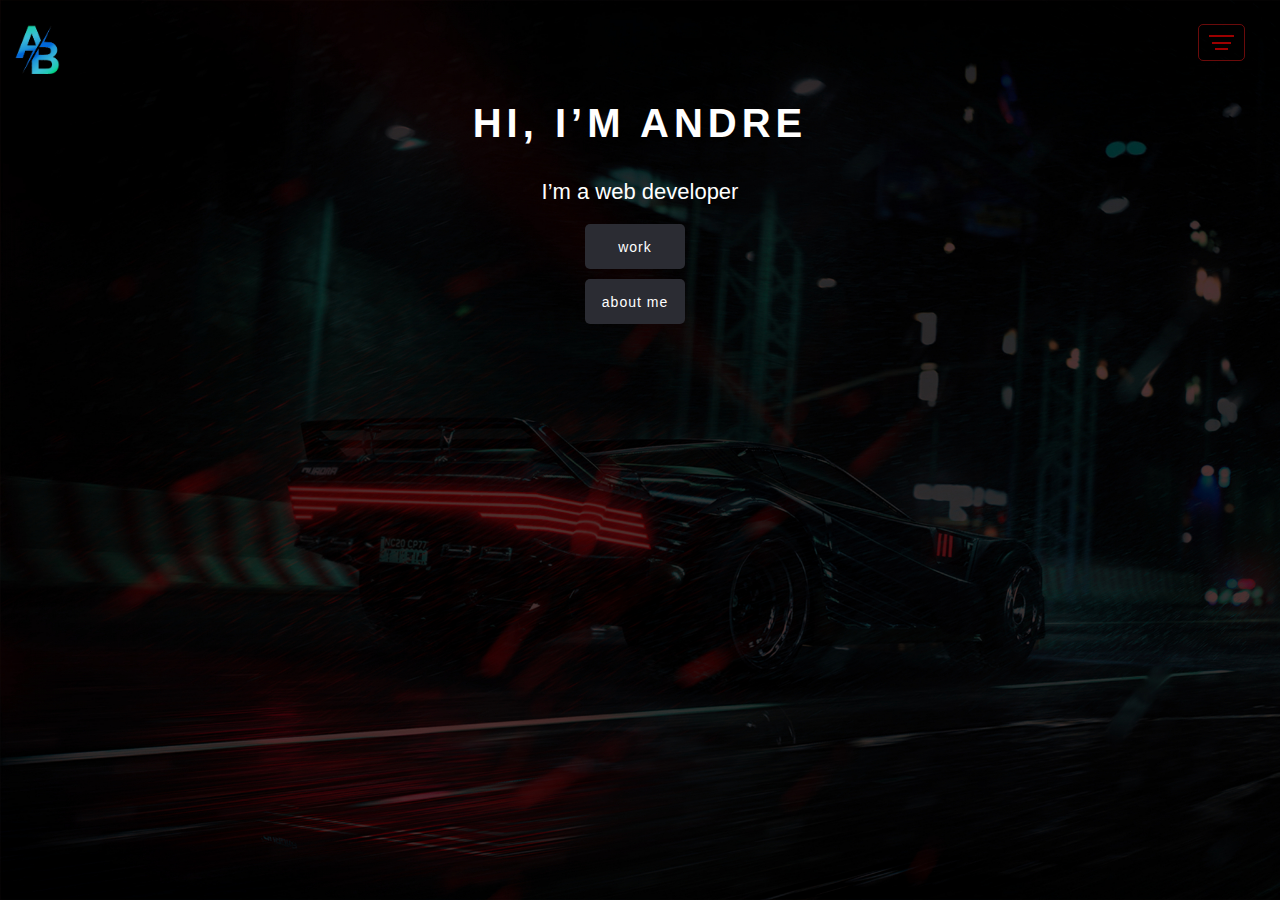
==== index.html @ 4559bed4 "Add files via upload" ====
<!DOCTYPE html>
<html>

<head>
  <meta charset="utf-8">
  <title>Andre | Portfolio</title>
  <link rel="stylesheet" href="styles/global.css" />
  <link rel="icon" type="image/png" href="resources/abl.png">
</head>

<body>
  <header>
    <a href="index.html" id="home-button">
      <img src="resources/abl.png" alt="Home">
    </a>

    <div class="navbar">
      <div class="burger" onclick="toggleMenu()">
        <div id="line1"></div>
        <div id="line2"></div>
        <div id="line3"></div>
        <div id="cross"></div>
      </div>
      <div class="links" id="links">
        <a href="index.html">Home</a>
        <a href="work.html">Work</a>
        <a href="about.html">About</a>
        <a href="contact.html">Contact</a>
      </div>
    </div>

  </header>
  <main id="main">
    <section>
      <h2>Hi, I’m Andre</h2>
      <p style="text-align: center;">I’m a web developer</p>
      <div class="button-container">
        <a href="work.html"><button class="button">work</button></a>
        <a href="about.html"><button class="button">about me</button></a>
      </div>
    </section>
  </main>
  <script src="javascript/burger.js"></script>
</body>

</html>
---- styles/global.css ----
body {
    background-image: url("../resources/bgcp-scaled.jpg");
    background-position: left top;
    background-size: cover;
    background-repeat: no-repeat;
    background-attachment: fixed;
    color: white;
    line-height: 35px;
    font-family: Arial, Helvetica, sans-serif;
    margin: 0;
}

/*@media only screen and (max-width: 600px) {
    main {
        margin-top: 10%;
        margin-left: 5%;
        margin-right: 5%;
        z-index: 0;
    }
}

@media only screen and (min-width: 600px) {
    main {
        margin-top: 5%;
        margin-left: 10%;
        margin-right: 10%;
        z-index: 0;
    }
}

@media only screen and (min-width: 768px) {
    main {
        margin-top: 5%;
        margin-left: 15%;
        margin-right: 15%;
        z-index: 0;
    }
}

@media only screen and (min-width: 992px) {
    main {
        margin-top: 2.5%;
        margin-left: 20%;
        margin-right: 20%;
        z-index: 0;
    }
}

@media only screen and (min-width: 1200px) {
    main {
        margin-top: 2.5%;
        margin-left: 25%;
        margin-right: 25%;
        z-index: 0;
    }
} */

@media only screen and (max-width: 600px) {
    main {
        margin-top: 10%;
        margin-left: 5%;
        margin-right: 5%;
        z-index: 0;
    }

    p {
        font-size: 16px;
    }

    h2 {
        font-size: 28px;
    }

    h3 {
        font-size: 22px;
    }
}

/* Small devices (portrait tablets and large phones, 600px and up) */
@media only screen and (min-width: 600px) {
    main {
        margin-top: 5%;
        margin-left: 10%;
        margin-right: 10%;
        z-index: 0;
    }

    p {
        font-size: 16px;
    }

    h2 {
        font-size: 28px;
    }

    h3 {
        font-size: 22px;
    }
}

/* Medium devices (landscape tablets, 768px and up) */
@media only screen and (min-width: 768px) {
    main {
        margin-top: 5%;
        margin-left: 15%;
        margin-right: 15%;
        z-index: 0;
    }

    p {
        font-size: 18px;
    }

    h2 {
        font-size: 32px;
    }

    h3 {
        font-size: 26px;
    }
}

/* Large devices (laptops/desktops, 992px and up) */
@media only screen and (min-width: 992px) {
    main {
        margin-top: 2.5%;
        margin-left: 20%;
        margin-right: 20%;
        z-index: 0;
    }

    p {
        font-size: 20px;
    }

    h2 {
        font-size: 36px;
    }

    h3 {
        font-size: 28px;
    }
}

/* Extra large devices (large laptops and desktops, 1200px and up) */
@media only screen and (min-width: 1200px) {
    main {
        margin-top: 2.5%;
        margin-left: 25%;
        margin-right: 25%;
        z-index: 0;
    }

    p {
        font-size: 22px;
    }

    h2 {
        font-size: 40px;
    }

    h3 {
        font-size: 32px;
    }
}

h2 {
    text-align: center;
    text-transform: uppercase;
    font-weight: 900;
    letter-spacing: 5px;
}

h3 {
    text-align: left;
    text-transform: uppercase;
    font-weight: 900;
    letter-spacing: 5px;
}

p {
    text-align: left;
}

.button-container {
    display: flex;
    justify-content: center;
    align-items: center;
    flex-direction: column;
    height: 50px;
    margin: 40px;
    gap: 10px;
}

.button {
    width: 100px;
    height: 45px;
    color: white;
    cursor: pointer;
    background-color: rgb(43, 44, 51);
    border: none;
    border-radius: 5px;
    font-weight: 500;
    font-size: 14px;
    letter-spacing: 1px;
    padding: 0 10px 0 10px;
    margin-right: 10px;
}

.button:hover {
    color: rgb(0, 183, 255);
    background-color: rgb(27, 27, 27);
}

a {
    color: rgba(255, 0, 0, 0.616);
}

a:hover {
    color: red;
}

header {
    width: 100%;
    margin-top: 1%;
}


/* HEADER */
.navbar {
    display: flex;
    justify-content: flex-end;
    align-items: center;
    height: 60px;
    padding-right: 20px;
}

.burger {
    display: flex;
    flex-direction: column;
    justify-content: space-between;
    align-items: center;
    width: 25px;
    height: 15px;
    cursor: pointer;
    margin-right: 1.2%;
    border: 1.5px solid rgba(182, 18, 18, 0.586);
    border-radius: 5px;
    padding: 10px;
}

.burger:hover {
    border-color: red;
}

#line1 {
    width: 100%;
    height: 2px;
    background-color: rgba(255, 0, 0, 0.616);
}

#line2 {
    width: 75%;
    height: 2px;
    background-color: rgba(255, 0, 0, 0.616);
}

#line3 {
    width: 50%;
    height: 2px;
    background-color: rgba(255, 0, 0, 0.616);
}

#cross {
    width: 25px;
    height: 25px;
    position: relative;
    display: none;
}

#cross::before,
#cross::after {
    content: "";
    position: absolute;
    width: 100%;
    height: 1px;
    background-color: rgb(255, 0, 0);
    top: calc(50% - 1px);
    left: 0;
}

#cross::before {
    transform: rotate(45deg);
}

#cross::after {
    transform: rotate(-45deg);
}

.links {
    display: none;
}

#links.active {
    z-index: 1;
    display: flex;
    flex-direction: column;
    position: absolute;
    top: 60px;
    background-color: rgba(252, 10, 10, 0.01);
    width: 100%;
}

#links a {
    margin-bottom: 20px;
    text-decoration: none;
    text-align: center;
    border-bottom: 1px solid transparent;
    transition: border-bottom 0.5s ease;
}

#links a:hover {
    border-bottom: 1px solid red;
}

#home-button {
    display: inline-block;
    position: absolute;
    left: 10px;
    top: 55px;
    transform: translateY(-50%);
}

#home-button img {
    height: 50px;
    width: auto;
    opacity: 85%;
}

#home-button img:hover {
    opacity: 100%;
}

.coverImage {
    cursor: pointer;
    width: 100%;
}

.coverImage:hover {
    cursor: pointer;
}

.workSection {
    text-align: center;
    display: none;
}
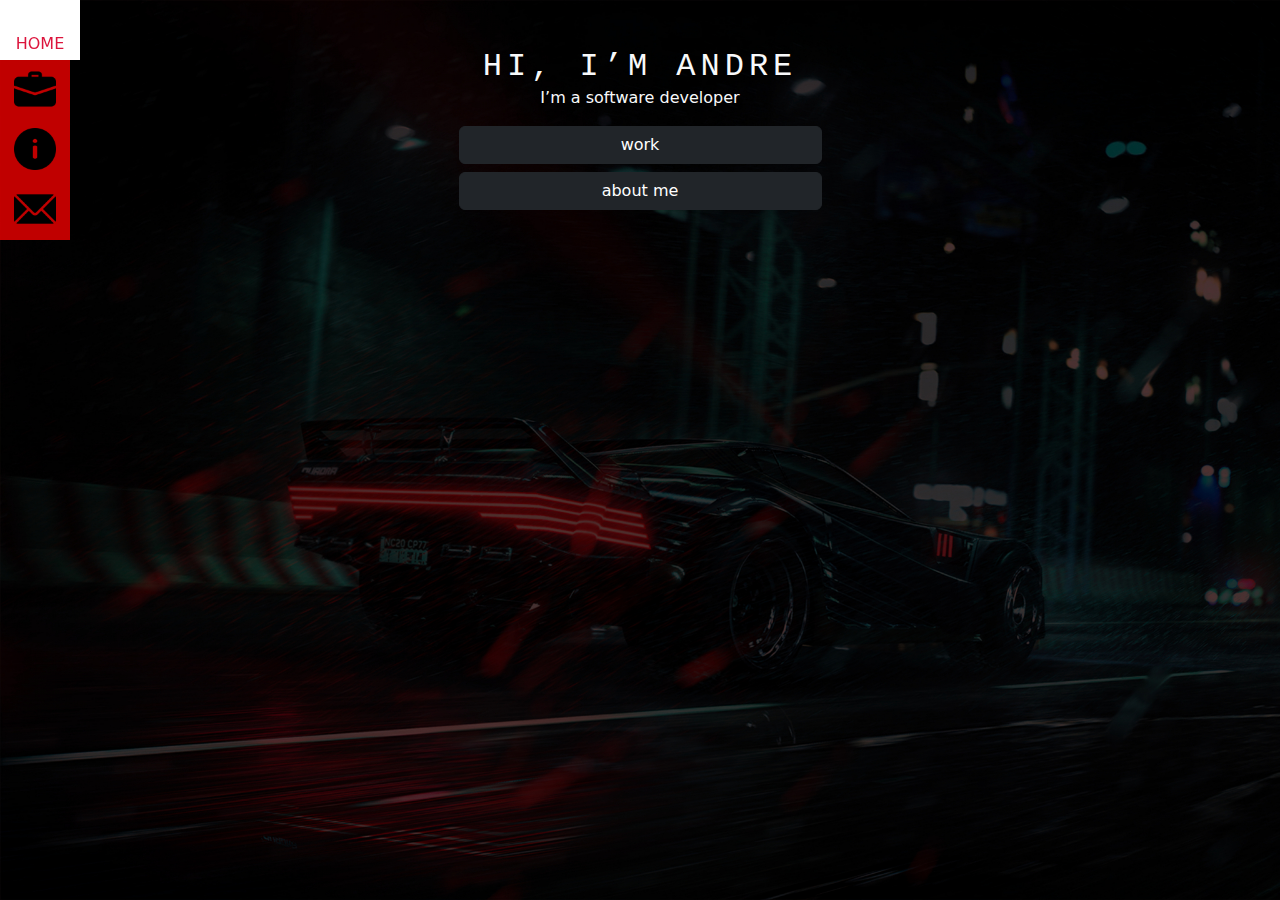
==== commit 6633cf8b: "Add files via upload" ====
--- a/index.html
+++ b/index.html
@@ -3,44 +3,64 @@
 
 <head>
   <meta charset="utf-8">
+  <meta name="viewport" content="width=device-width, initial-scale=1">
   <title>Andre | Portfolio</title>
   <link rel="stylesheet" href="styles/global.css" />
+  <link rel="stylesheet" href="styles/bootstrap/bootstrap.css" />
+  <link rel="stylesheet" href="styles/nav.css" />
   <link rel="icon" type="image/png" href="resources/abl.png">
+  <script src="javascript/bootstrap/jquery.js"></script>
+  <script src="javascript/bootstrap/bootstrap.bundle.js"></script>
 </head>
 
 <body>
   <header>
-    <a href="index.html" id="home-button">
-      <img src="resources/abl.png" alt="Home">
-    </a>
-
-    <div class="navbar">
-      <div class="burger" onclick="toggleMenu()">
-        <div id="line1"></div>
-        <div id="line2"></div>
-        <div id="line3"></div>
-        <div id="cross"></div>
-      </div>
-      <div class="links" id="links">
-        <a href="index.html">Home</a>
-        <a href="work.html">Work</a>
-        <a href="about.html">About</a>
-        <a href="contact.html">Contact</a>
-      </div>
-    </div>
-
+    <nav>
+      <ul>
+        <a href="index.html">
+          <li class="active-page">
+            <!-- https://www.flaticon.com/free-icon/home_25694?term=home&page=1&position=2&origin=search&related_id=25694 -->
+            <img src="resources/home.png" alt="Home icon" width="65%">
+            </div>
+          </li>
+        </a>
+        <a href="work.html">
+          <li>
+            <!-- https://www.flaticon.com/free-icon/suitcase_2910791?term=work&page=1&position=3&origin=tag&related_id=2910791 -->
+            <img src="resources/suitcase.png" alt="Work icon" width="60%">
+          </li>
+        </a>
+        <a href="about.html">
+          <li>
+            <!-- https://www.flaticon.com/free-icon/info_471713?term=info&page=1&position=9&origin=search&related_id=471713 -->
+            <img src="resources/info.png" alt="Info icon" width="60%">
+          </li>
+        </a>
+        <a href="contact.html">
+          <li>
+            <!-- https://www.flaticon.com/free-icon/email_542689?term=mail&page=1&position=2&origin=search&related_id=542689 -->
+            <img src="resources/email.png" alt="Email icon" width="60%">
+          </li>
+        </a>
+      </ul>
+    </nav>
   </header>
-  <main id="main">
+  <div id="container">
+    <div id="blob"></div>
+  </div>
+  <main>
     <section>
       <h2>Hi, I’m Andre</h2>
-      <p style="text-align: center;">I’m a web developer</p>
-      <div class="button-container">
-        <a href="work.html"><button class="button">work</button></a>
-        <a href="about.html"><button class="button">about me</button></a>
+      <p>I’m a software developer</p>
+      <div class="d-grid gap-2 col-6 mx-auto">
+        <a href="work.html" class="btn btn-dark" role="button">work</a>
+        <a href="about.html" class="btn btn-dark" role="button">about me</a>
       </div>
     </section>
   </main>
-  <script src="javascript/burger.js"></script>
 </body>
+<script src="javascript/effect.js"></script>
+<script src="javascript/classes.js"></script>
+<script src="javascript/blob.js"></script>
 
 </html>--- a/styles/global.css
+++ b/styles/global.css
@@ -1,344 +1,35 @@
+html {
+    height: 100%;
+    scrollbar-width: thin;
+    scrollbar-color: #555555 #000000;
+}
+
 body {
     background-image: url("../resources/bgcp-scaled.jpg");
-    background-position: left top;
     background-size: cover;
-    background-repeat: no-repeat;
-    background-attachment: fixed;
-    color: white;
-    line-height: 35px;
+    color: rgb(255, 255, 255);
     font-family: Arial, Helvetica, sans-serif;
     margin: 0;
 }
 
-/*@media only screen and (max-width: 600px) {
-    main {
-        margin-top: 10%;
-        margin-left: 5%;
-        margin-right: 5%;
-        z-index: 0;
+@media (min-width: 767px) {
+    .container-md {
+        max-width: 600px !important;
     }
 }
 
-@media only screen and (min-width: 600px) {
-    main {
-        margin-top: 5%;
-        margin-left: 10%;
-        margin-right: 10%;
-        z-index: 0;
+@media (min-width: 900px) {
+    .container-md {
+        max-width: 750px !important;
     }
 }
 
-@media only screen and (min-width: 768px) {
-    main {
-        margin-top: 5%;
-        margin-left: 15%;
-        margin-right: 15%;
-        z-index: 0;
-    }
-}
-
-@media only screen and (min-width: 992px) {
-    main {
-        margin-top: 2.5%;
-        margin-left: 20%;
-        margin-right: 20%;
-        z-index: 0;
-    }
-}
-
-@media only screen and (min-width: 1200px) {
-    main {
-        margin-top: 2.5%;
-        margin-left: 25%;
-        margin-right: 25%;
-        z-index: 0;
-    }
-} */
-
-@media only screen and (max-width: 600px) {
-    main {
-        margin-top: 10%;
-        margin-left: 5%;
-        margin-right: 5%;
-        z-index: 0;
-    }
-
-    p {
-        font-size: 16px;
-    }
-
-    h2 {
-        font-size: 28px;
-    }
-
-    h3 {
-        font-size: 22px;
-    }
-}
-
-/* Small devices (portrait tablets and large phones, 600px and up) */
-@media only screen and (min-width: 600px) {
-    main {
-        margin-top: 5%;
-        margin-left: 10%;
-        margin-right: 10%;
-        z-index: 0;
-    }
-
-    p {
-        font-size: 16px;
-    }
-
-    h2 {
-        font-size: 28px;
-    }
-
-    h3 {
-        font-size: 22px;
-    }
-}
-
-/* Medium devices (landscape tablets, 768px and up) */
-@media only screen and (min-width: 768px) {
-    main {
-        margin-top: 5%;
-        margin-left: 15%;
-        margin-right: 15%;
-        z-index: 0;
-    }
-
-    p {
-        font-size: 18px;
-    }
-
-    h2 {
-        font-size: 32px;
-    }
-
-    h3 {
-        font-size: 26px;
-    }
-}
-
-/* Large devices (laptops/desktops, 992px and up) */
-@media only screen and (min-width: 992px) {
-    main {
-        margin-top: 2.5%;
-        margin-left: 20%;
-        margin-right: 20%;
-        z-index: 0;
-    }
-
-    p {
-        font-size: 20px;
-    }
-
-    h2 {
-        font-size: 36px;
-    }
-
-    h3 {
-        font-size: 28px;
-    }
-}
-
-/* Extra large devices (large laptops and desktops, 1200px and up) */
-@media only screen and (min-width: 1200px) {
-    main {
-        margin-top: 2.5%;
-        margin-left: 25%;
-        margin-right: 25%;
-        z-index: 0;
-    }
-
-    p {
-        font-size: 22px;
-    }
-
-    h2 {
-        font-size: 40px;
-    }
-
-    h3 {
-        font-size: 32px;
-    }
-}
-
-h2 {
+h2,
+h3 {
     text-align: center;
     text-transform: uppercase;
     font-weight: 900;
     letter-spacing: 5px;
-}
-
-h3 {
-    text-align: left;
-    text-transform: uppercase;
-    font-weight: 900;
-    letter-spacing: 5px;
-}
-
-p {
-    text-align: left;
-}
-
-.button-container {
-    display: flex;
-    justify-content: center;
-    align-items: center;
-    flex-direction: column;
-    height: 50px;
-    margin: 40px;
-    gap: 10px;
-}
-
-.button {
-    width: 100px;
-    height: 45px;
-    color: white;
-    cursor: pointer;
-    background-color: rgb(43, 44, 51);
-    border: none;
-    border-radius: 5px;
-    font-weight: 500;
-    font-size: 14px;
-    letter-spacing: 1px;
-    padding: 0 10px 0 10px;
-    margin-right: 10px;
-}
-
-.button:hover {
-    color: rgb(0, 183, 255);
-    background-color: rgb(27, 27, 27);
-}
-
-a {
-    color: rgba(255, 0, 0, 0.616);
-}
-
-a:hover {
-    color: red;
-}
-
-header {
-    width: 100%;
-    margin-top: 1%;
-}
-
-
-/* HEADER */
-.navbar {
-    display: flex;
-    justify-content: flex-end;
-    align-items: center;
-    height: 60px;
-    padding-right: 20px;
-}
-
-.burger {
-    display: flex;
-    flex-direction: column;
-    justify-content: space-between;
-    align-items: center;
-    width: 25px;
-    height: 15px;
-    cursor: pointer;
-    margin-right: 1.2%;
-    border: 1.5px solid rgba(182, 18, 18, 0.586);
-    border-radius: 5px;
-    padding: 10px;
-}
-
-.burger:hover {
-    border-color: red;
-}
-
-#line1 {
-    width: 100%;
-    height: 2px;
-    background-color: rgba(255, 0, 0, 0.616);
-}
-
-#line2 {
-    width: 75%;
-    height: 2px;
-    background-color: rgba(255, 0, 0, 0.616);
-}
-
-#line3 {
-    width: 50%;
-    height: 2px;
-    background-color: rgba(255, 0, 0, 0.616);
-}
-
-#cross {
-    width: 25px;
-    height: 25px;
-    position: relative;
-    display: none;
-}
-
-#cross::before,
-#cross::after {
-    content: "";
-    position: absolute;
-    width: 100%;
-    height: 1px;
-    background-color: rgb(255, 0, 0);
-    top: calc(50% - 1px);
-    left: 0;
-}
-
-#cross::before {
-    transform: rotate(45deg);
-}
-
-#cross::after {
-    transform: rotate(-45deg);
-}
-
-.links {
-    display: none;
-}
-
-#links.active {
-    z-index: 1;
-    display: flex;
-    flex-direction: column;
-    position: absolute;
-    top: 60px;
-    background-color: rgba(252, 10, 10, 0.01);
-    width: 100%;
-}
-
-#links a {
-    margin-bottom: 20px;
-    text-decoration: none;
-    text-align: center;
-    border-bottom: 1px solid transparent;
-    transition: border-bottom 0.5s ease;
-}
-
-#links a:hover {
-    border-bottom: 1px solid red;
-}
-
-#home-button {
-    display: inline-block;
-    position: absolute;
-    left: 10px;
-    top: 55px;
-    transform: translateY(-50%);
-}
-
-#home-button img {
-    height: 50px;
-    width: auto;
-    opacity: 85%;
-}
-
-#home-button img:hover {
-    opacity: 100%;
 }
 
 .coverImage {
@@ -353,4 +44,28 @@
 .workSection {
     text-align: center;
     display: none;
+}
+
+#blob {
+    display: none;
+    background-color: rgba(255, 0, 0, 0.405);
+    height: 200px;
+    aspect-ratio: 1;
+    position: absolute;
+    left: 50%;
+    top: 50%;
+    translate: -50% -50%;
+    border-radius: 50%;
+    z-index: -1;
+    animation: rotate 20s infinite;
+    filter: blur(200px);
+}
+
+#container {
+    position: absolute;
+    overflow: hidden;
+    width: 100%;
+    height: 100%;
+    z-index: -1;
+    top:0;
 }--- a/styles/nav.css
+++ b/styles/nav.css
@@ -0,0 +1,117 @@
+@media (max-width: 767px) {
+    nav ul {
+        display: flex;
+        flex-direction: row;
+        justify-content: center;
+    }
+
+    nav ul li {
+        width: auto;
+        text-align: center;
+    }
+
+    .active-page {
+        border-bottom: 3px solid rgb(0, 204, 255);
+    }
+}
+
+@media (min-width: 768px) and (hover: hover) {
+    nav ul {
+        display: flex;
+        flex-direction: column;
+    }
+
+    nav ul li {
+        width: 100%;
+        text-align: center;
+    }
+
+    .active-page {
+        border-right: 2px solid rgb(0, 204, 255);
+    }
+
+    nav ul li {
+        transition: all .4s ease-out;
+    }
+
+    nav ul li:after {
+        position: absolute;
+        background: white;
+        color: crimson;
+        top: 0;
+        left: 70px;
+        width: 80px;
+        height: 100%;
+        opacity: .5;
+        transform: perspective(400px) rotateY(90deg);
+        transform-origin: 0 100%;
+        transition: all .4s ease-out;
+    }
+
+    nav ul a:nth-child(1) li:after {
+        content: "Home";
+        line-height: 88px;
+    }
+
+    nav ul a:nth-child(2) li:after {
+        content: "Work";
+        line-height: 88px;
+    }
+
+    nav ul a:nth-child(3) li:after {
+        content: "About";
+        line-height: 85px;
+    }
+
+    nav ul a:nth-child(4) li:after {
+        content: "Contact";
+        line-height: 70px;
+    }
+
+    nav ul li:hover {
+        transform: translateX(-70px);
+    }
+
+    nav ul li:hover:after {
+        opacity: 1;
+        transform: perspective(400px) rotateY(0deg) scale(1);
+    }
+}
+
+nav ul img {
+    position: relative;
+    top: 7.5px;
+}
+
+nav {
+    position: absolute;
+    left: 0 !important;
+    top: 0 !important;
+    background: transparent;
+}
+
+nav ul {
+    text-align: center;
+    list-style: none;
+    padding: 0 !important;
+    margin-bottom: 0 !important;
+}
+
+nav ul li>div {
+    display: inline-block;
+    margin-top: 10px;
+    background: transparent;
+}
+
+nav ul li div {
+    position: relative;
+}
+
+nav ul li {
+    position: relative;
+    width: 70px;
+    height: 60px;
+    cursor: pointer;
+    background: rgba(255, 0, 0, 0.752);
+    text-transform: uppercase;
+}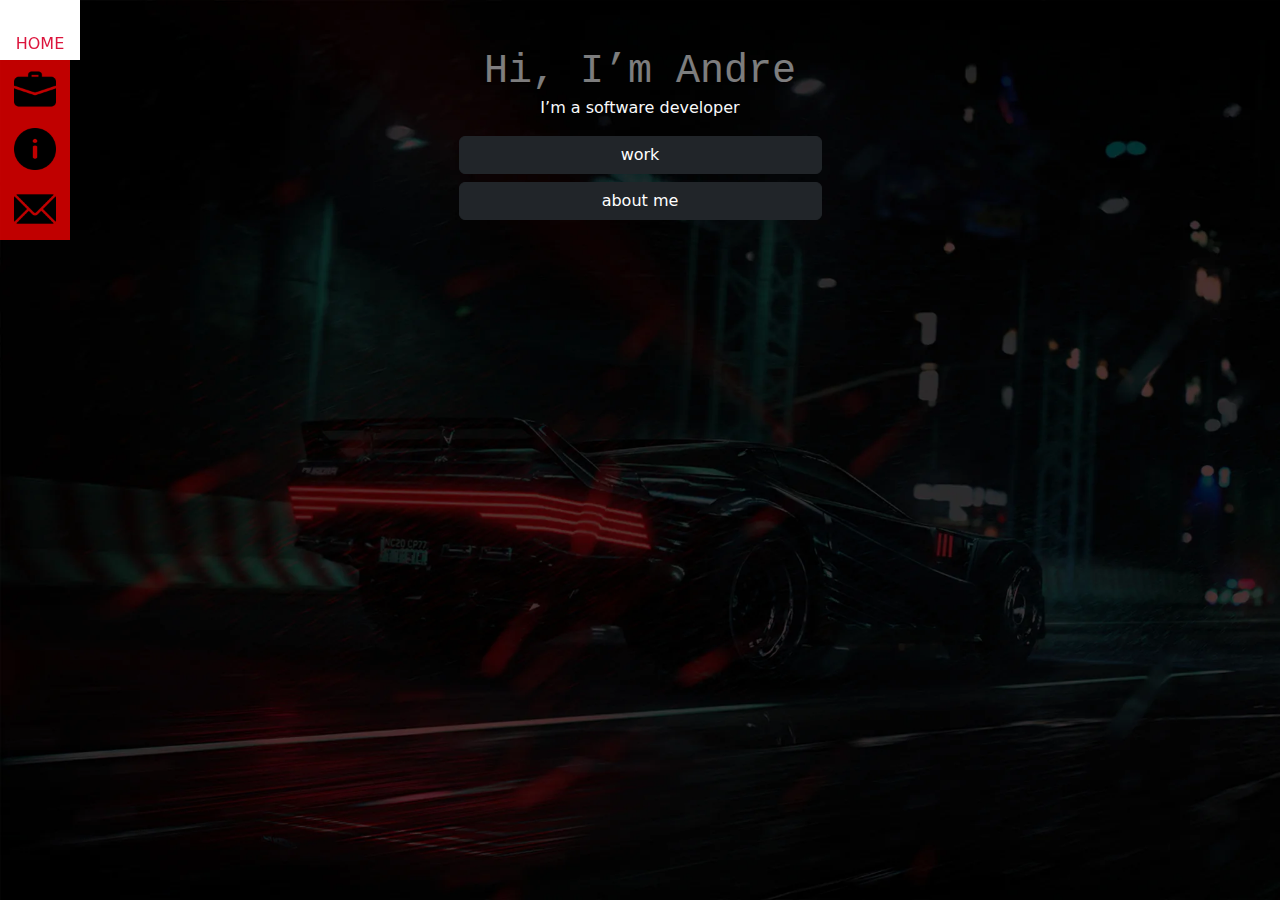
==== commit bffe04be: "Add files via upload" ====
--- a/index.html
+++ b/index.html
@@ -1,5 +1,5 @@
 <!DOCTYPE html>
-<html>
+<html lang="en">
 
 <head>
   <meta charset="utf-8">
@@ -17,26 +17,26 @@
   <header>
     <nav>
       <ul>
-        <a href="index.html">
+        <a href="index">
           <li class="active-page">
             <!-- https://www.flaticon.com/free-icon/home_25694?term=home&page=1&position=2&origin=search&related_id=25694 -->
             <img src="resources/home.png" alt="Home icon" width="65%">
             </div>
           </li>
         </a>
-        <a href="work.html">
+        <a href="work">
           <li>
             <!-- https://www.flaticon.com/free-icon/suitcase_2910791?term=work&page=1&position=3&origin=tag&related_id=2910791 -->
             <img src="resources/suitcase.png" alt="Work icon" width="60%">
           </li>
         </a>
-        <a href="about.html">
+        <a href="about">
           <li>
             <!-- https://www.flaticon.com/free-icon/info_471713?term=info&page=1&position=9&origin=search&related_id=471713 -->
             <img src="resources/info.png" alt="Info icon" width="60%">
           </li>
         </a>
-        <a href="contact.html">
+        <a href="contact">
           <li>
             <!-- https://www.flaticon.com/free-icon/email_542689?term=mail&page=1&position=2&origin=search&related_id=542689 -->
             <img src="resources/email.png" alt="Email icon" width="60%">
@@ -50,7 +50,7 @@
   </div>
   <main>
     <section>
-      <h2>Hi, I’m Andre</h2>
+      <h1>Hi, I’m Andre</h1>
       <p>I’m a software developer</p>
       <div class="d-grid gap-2 col-6 mx-auto">
         <a href="work.html" class="btn btn-dark" role="button">work</a>
--- a/styles/global.css
+++ b/styles/global.css
@@ -5,7 +5,7 @@
 }
 
 body {
-    background-image: url("../resources/bgcp-scaled.jpg");
+    background-image: url("../resources/bgcp-scaled.webp");
     background-size: cover;
     color: rgb(255, 255, 255);
     font-family: Arial, Helvetica, sans-serif;
@@ -48,7 +48,7 @@
 
 #blob {
     display: none;
-    background-color: rgba(255, 0, 0, 0.405);
+    background-color: rgba(255, 0, 0, 0.605);
     height: 200px;
     aspect-ratio: 1;
     position: absolute;
@@ -68,4 +68,8 @@
     height: 100%;
     z-index: -1;
     top:0;
+}
+
+.fit-content {
+    width: fit-content;
 }